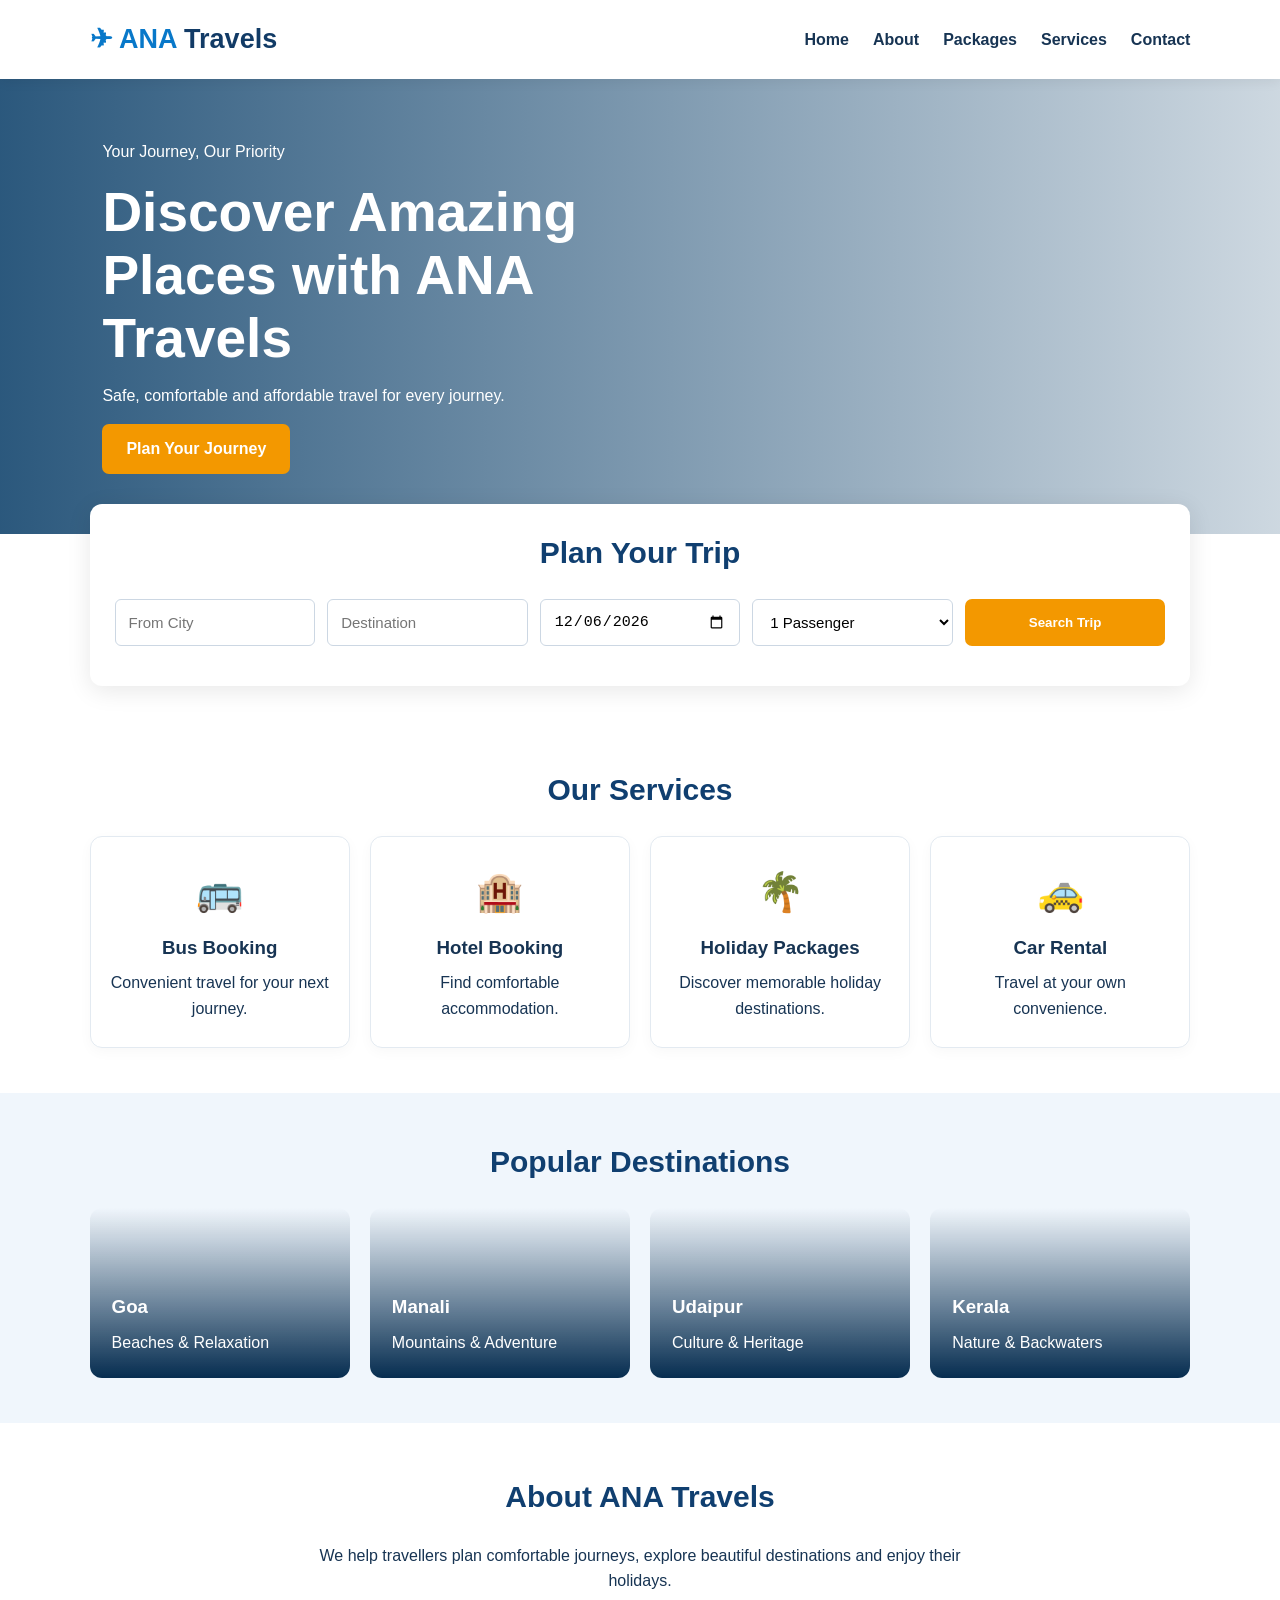
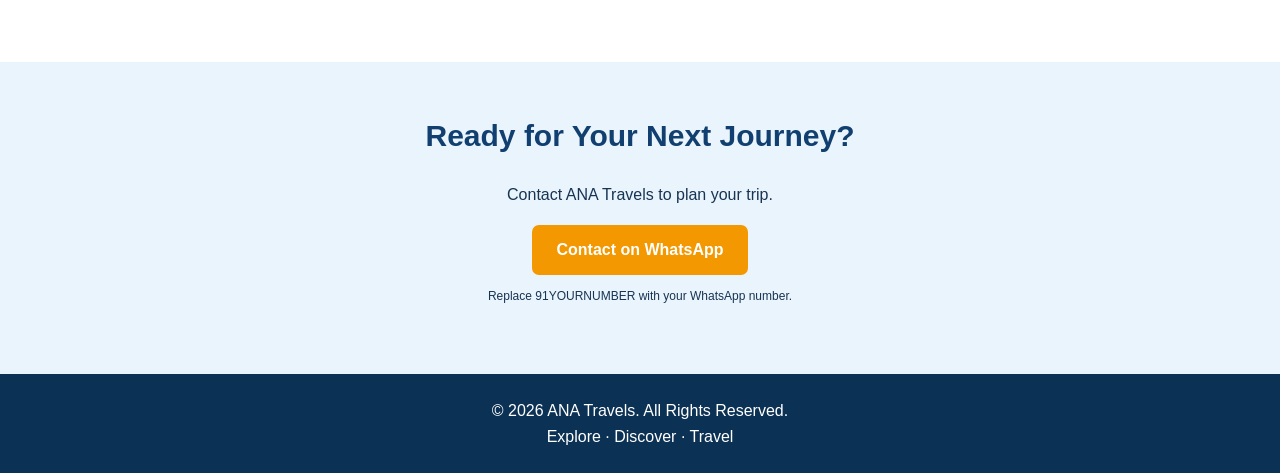
==== index.html @ 76496ef7 "Add files via upload" ====
<!DOCTYPE html>
<html lang="en">
<head>
  <meta charset="UTF-8">
  <meta name="viewport" content="width=device-width, initial-scale=1.0">
  <title>ANA Travels | Explore Discover Travel</title>
  <link rel="stylesheet" href="style.css">
</head>
<body>

<header class="header">
  <a href="#" class="logo">✈ ANA <span>Travels</span></a>
  <nav id="nav">
    <a href="#home">Home</a>
    <a href="#about">About</a>
    <a href="#packages">Packages</a>
    <a href="#services">Services</a>
    <a href="#contact">Contact</a>
  </nav>
  <button class="menu-btn" onclick="toggleMenu()">☰</button>
</header>

<section class="hero" id="home">
  <div class="hero-content">
    <p>Your Journey, Our Priority</p>
    <h1>Discover Amazing Places with ANA Travels</h1>
    <p>Safe, comfortable and affordable travel for every journey.</p>
    <a class="btn" href="#booking">Plan Your Journey</a>
  </div>
</section>

<section class="booking" id="booking">
  <h2>Plan Your Trip</h2>
  <form id="travelForm">
    <input id="from" placeholder="From City" required>
    <input id="to" placeholder="Destination" required>
    <input id="date" type="date" required>
    <select id="passengers">
      <option value="1">1 Passenger</option>
      <option value="2">2 Passengers</option>
      <option value="3">3 Passengers</option>
      <option value="4">4 Passengers</option>
      <option value="5+">5+ Passengers</option>
    </select>
    <button class="btn" type="submit">Search Trip</button>
  </form>
  <p id="result" role="status"></p>
</section>

<section class="services" id="services">
  <h2>Our Services</h2>
  <div class="cards">
    <article class="card">
      <div class="icon">🚌</div>
      <h3>Bus Booking</h3>
      <p>Convenient travel for your next journey.</p>
    </article>
    <article class="card">
      <div class="icon">🏨</div>
      <h3>Hotel Booking</h3>
      <p>Find comfortable accommodation.</p>
    </article>
    <article class="card">
      <div class="icon">🌴</div>
      <h3>Holiday Packages</h3>
      <p>Discover memorable holiday destinations.</p>
    </article>
    <article class="card">
      <div class="icon">🚕</div>
      <h3>Car Rental</h3>
      <p>Travel at your own convenience.</p>
    </article>
  </div>
</section>

<section class="destinations" id="packages">
  <h2>Popular Destinations</h2>
  <div class="cards">
    <article class="destination">
      <h3>Goa</h3>
      <p>Beaches & Relaxation</p>
    </article>
    <article class="destination">
      <h3>Manali</h3>
      <p>Mountains & Adventure</p>
    </article>
    <article class="destination">
      <h3>Udaipur</h3>
      <p>Culture & Heritage</p>
    </article>
    <article class="destination">
      <h3>Kerala</h3>
      <p>Nature & Backwaters</p>
    </article>
  </div>
</section>

<section class="about" id="about">
  <h2>About ANA Travels</h2>
  <p>We help travellers plan comfortable journeys,
     explore beautiful destinations and enjoy their holidays.</p>
</section>

<section class="contact" id="contact">
  <h2>Ready for Your Next Journey?</h2>
  <p>Contact ANA Travels to plan your trip.</p>
  <a class="btn" href="https://wa.me/91YOURNUMBER">
    Contact on WhatsApp
  </a>
  <p class="small">Replace 91YOURNUMBER with your WhatsApp number.</p>
</section>

<footer>
  <p>© <span id="year"></span> ANA Travels. All Rights Reserved.</p>
  <p>Explore · Discover · Travel</p>
</footer>

<script src="script.js"></script>
</body>
</html>
---- style.css ----
* {
  margin: 0;
  padding: 0;
  box-sizing: border-box;
}

html {
  scroll-behavior: smooth;
}

body {
  font-family: Arial, sans-serif;
  color: #173453;
  line-height: 1.6;
}

.header {
  display: flex;
  justify-content: space-between;
  align-items: center;
  padding: 18px 7%;
  background: white;
  box-shadow: 0 2px 12px #00000012;
  position: sticky;
  top: 0;
  z-index: 10;
}

.logo {
  font-size: 27px;
  font-weight: bold;
  color: #0878c9;
  text-decoration: none;
}

.logo span {
  color: #123b66;
}

nav {
  display: flex;
  gap: 24px;
}

nav a {
  text-decoration: none;
  color: #173453;
  font-weight: bold;
}

nav a:hover {
  color: #f39800;
}

.menu-btn {
  display: none;
  padding: 6px 10px;
  font-size: 22px;
  background: white;
  border: 0;
  cursor: pointer;
}

.hero {
  min-height: 420px;
  display: flex;
  align-items: center;
  padding: 60px 8%;
  color: white;
  background:
    linear-gradient(90deg, #063b66d9, #063b6633),
    url("https://images.unsplash.com/photo-1464822759023-fed622ff2c3b?auto=format&fit=crop&w=1800&q=85")
    center/cover;
}

.hero-content {
  max-width: 620px;
}

.hero h1 {
  font-size: clamp(34px, 5vw, 55px);
  line-height: 1.15;
  margin: 12px 0;
}

.hero-content p {
  margin-bottom: 16px;
}

.btn {
  display: inline-block;
  background: #f39800;
  color: white;
  padding: 12px 24px;
  border: none;
  border-radius: 7px;
  text-decoration: none;
  font-weight: bold;
  cursor: pointer;
}

.btn:hover {
  background: #dc8100;
}

.booking {
  margin: -30px auto 35px;
  position: relative;
  width: 86%;
  background: white;
  padding: 25px;
  border-radius: 12px;
  box-shadow: 0 5px 25px #00000018;
}

h2 {
  text-align: center;
  margin-bottom: 22px;
  color: #103f70;
  font-size: 30px;
}

#travelForm {
  display: grid;
  grid-template-columns: repeat(5, minmax(0, 1fr));
  gap: 12px;
}

input, select {
  width: 100%;
  min-width: 0;
  padding: 13px;
  border: 1px solid #ccd7e3;
  border-radius: 6px;
  font-size: 15px;
  background: white;
}

#result {
  margin-top: 15px;
  text-align: center;
  color: #0878c9;
}

.services, .destinations {
  padding: 45px 7%;
}

.cards {
  display: grid;
  grid-template-columns: repeat(4, minmax(0, 1fr));
  gap: 20px;
}

.card {
  padding: 25px 18px;
  text-align: center;
  border: 1px solid #e3eaf1;
  border-radius: 12px;
  box-shadow: 0 4px 14px #00000008;
}

.icon {
  font-size: 38px;
  margin-bottom: 10px;
}

.card h3, .destination h3 {
  margin-bottom: 8px;
}

.destinations {
  background: #f0f6fc;
}

.destination {
  min-height: 170px;
  padding: 22px;
  display: flex;
  flex-direction: column;
  justify-content: flex-end;
  color: white;
  border-radius: 12px;
  background: linear-gradient(transparent, #062d50),
    url("https://images.unsplash.com/photo-1501785888041-af3ef285b470?auto=format&fit=crop&w=700&q=80")
    center/cover;
}

.destination:nth-child(2) {
  background-position: 70% center;
}

.destination:nth-child(3) {
  background-image: linear-gradient(transparent, #062d50),
    url("https://images.unsplash.com/photo-1512343879784-a960bf40e7f2?auto=format&fit=crop&w=700&q=80");
}

.destination:nth-child(4) {
  background-position: right center;
}

.about, .contact {
  padding: 50px 8%;
  text-align: center;
}

.about p, .contact p {
  max-width: 700px;
  margin: 0 auto 18px;
}

.contact {
  background: #eaf4fc;
}

.small {
  font-size: 12px;
  margin-top: 12px !important;
}

footer {
  background: #0b3154;
  color: white;
  padding: 24px;
  text-align: center;
}

@media (max-width: 900px) {
  #travelForm {
    grid-template-columns: repeat(2, minmax(0, 1fr));
  }

  .cards {
    grid-template-columns: repeat(2, minmax(0, 1fr));
  }
}

@media (max-width: 600px) {
  .header {
    padding: 14px 5%;
  }

  .logo {
    font-size: 22px;
  }

  .menu-btn {
    display: block;
  }

  nav {
    display: none;
    position: absolute;
    top: 100%;
    left: 0;
    width: 100%;
    background: white;
    padding: 20px;
    flex-direction: column;
    gap: 15px;
  }

  nav.open {
    display: flex;
  }

  .hero {
    min-height: 390px;
    padding: 40px 6%;
  }

  .booking {
    width: 92%;
    padding: 18px;
  }

  #travelForm, .cards {
    grid-template-columns: 1fr;
  }

  h2 {
    font-size: 25px;
  }
}
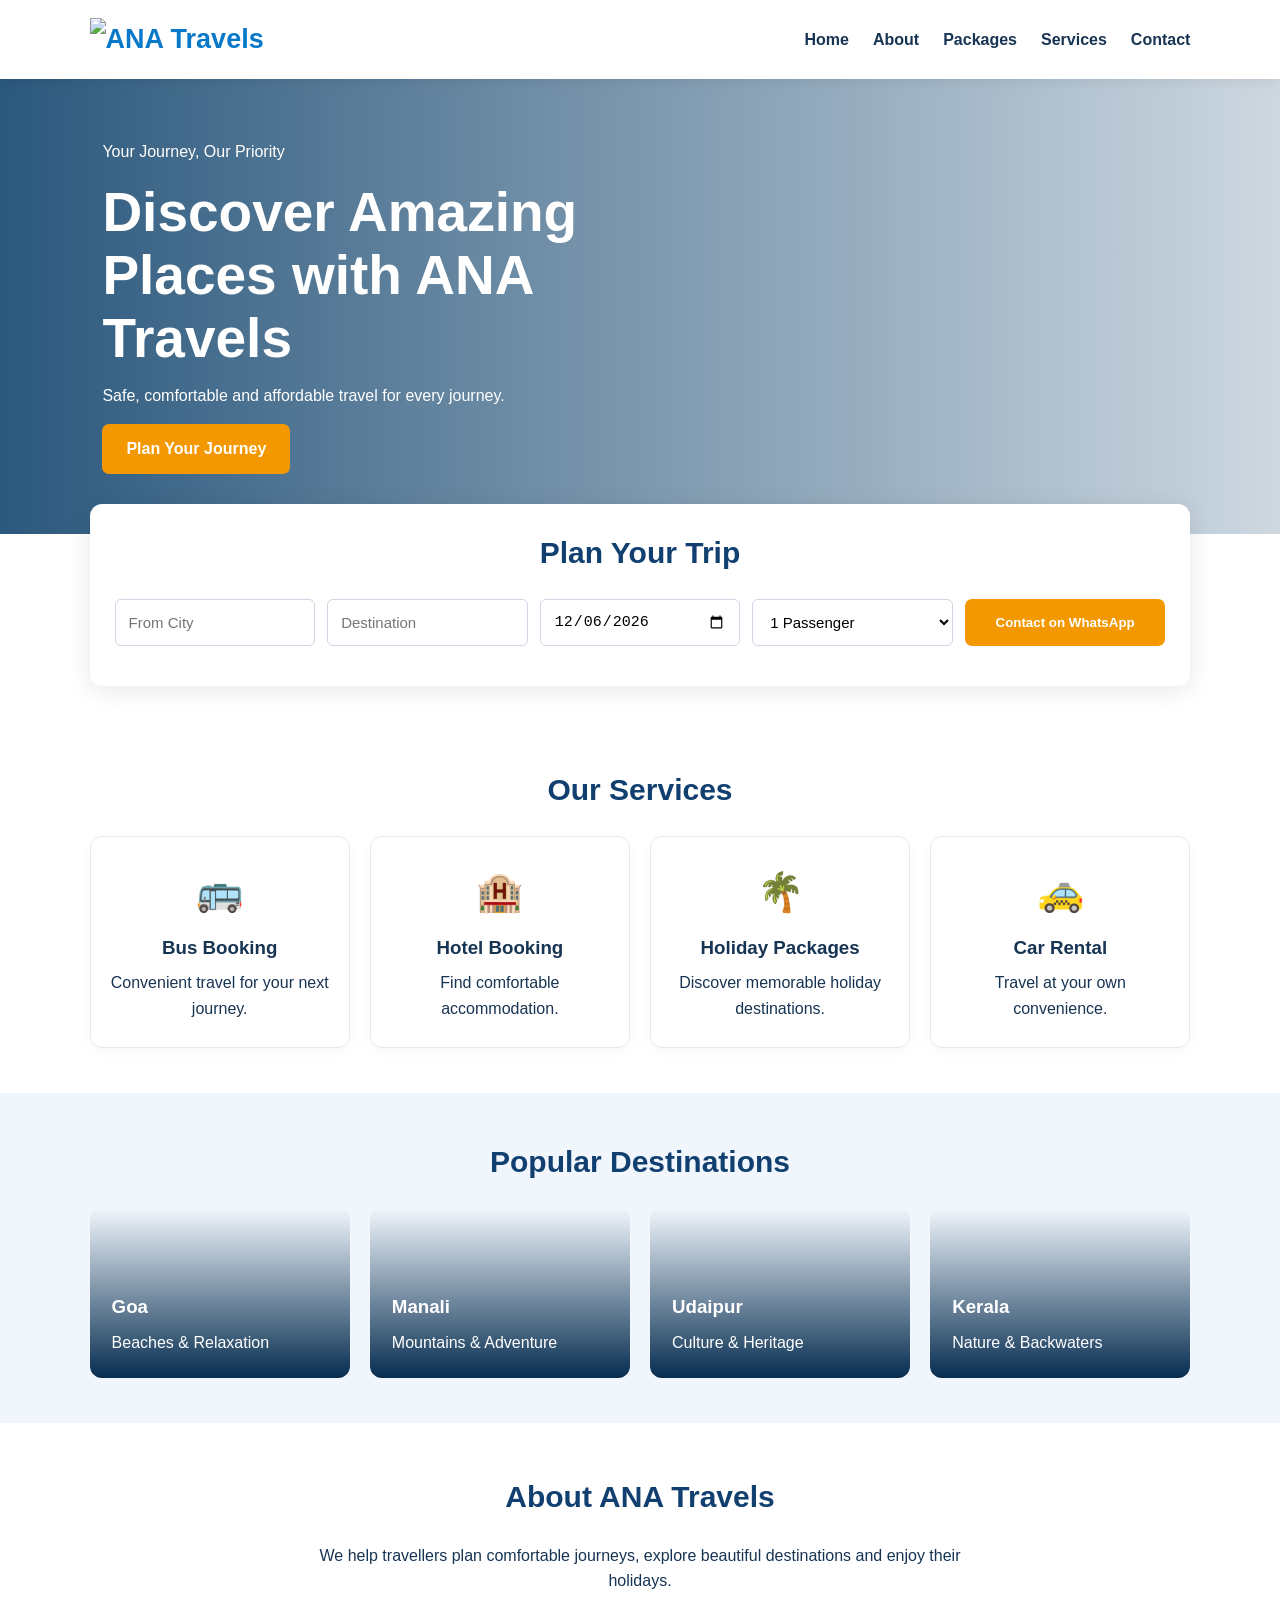
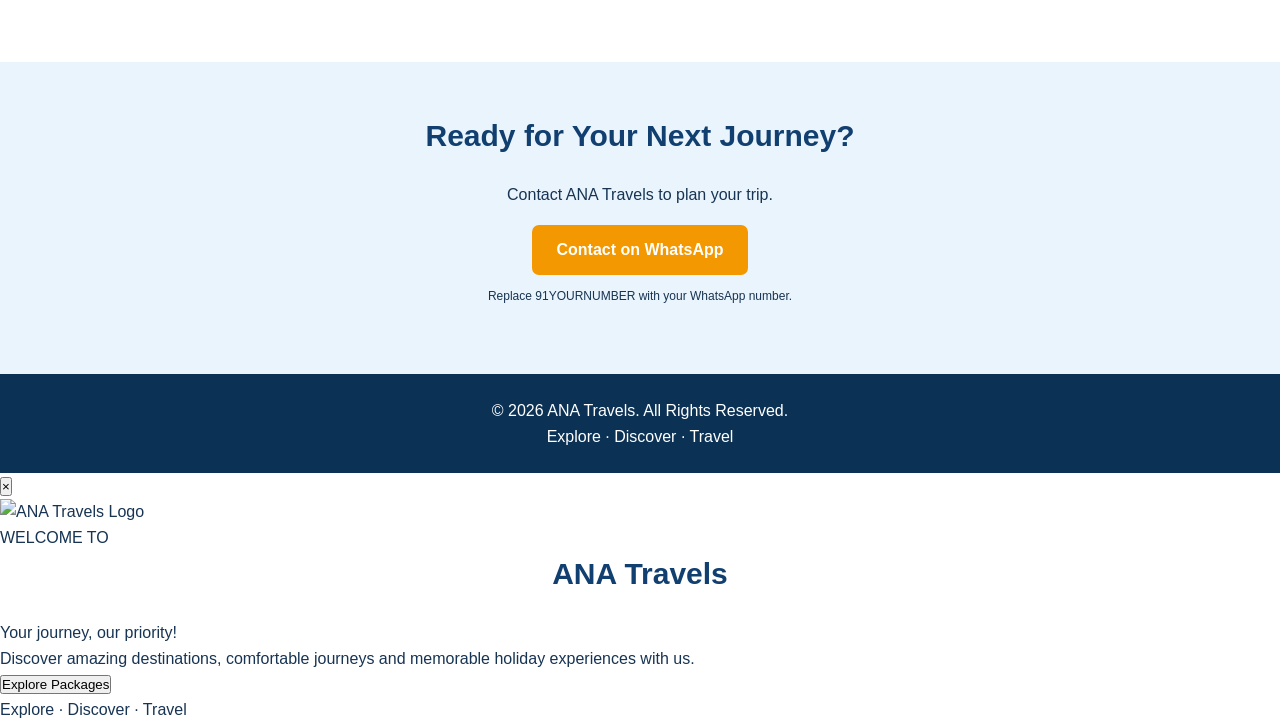
==== commit 2447b889: "Update index.html" ====
--- a/index.html
+++ b/index.html
@@ -10,7 +10,9 @@
 <body>
 
 <header class="header">
-  <a href="#" class="logo">✈ ANA <span>Travels</span></a>
+  <a href="#home" class="logo">
+  <img src="ana-travels-logo.png" alt="ANA Travels">
+</a>
   <nav id="nav">
     <a href="#home">Home</a>
     <a href="#about">About</a>
@@ -32,20 +34,27 @@
 
 <section class="booking" id="booking">
   <h2>Plan Your Trip</h2>
-  <form id="travelForm">
-    <input id="from" placeholder="From City" required>
-    <input id="to" placeholder="Destination" required>
-    <input id="date" type="date" required>
-    <select id="passengers">
-      <option value="1">1 Passenger</option>
-      <option value="2">2 Passengers</option>
-      <option value="3">3 Passengers</option>
-      <option value="4">4 Passengers</option>
-      <option value="5+">5+ Passengers</option>
-    </select>
-    <button class="btn" type="submit">Search Trip</button>
-  </form>
-  <p id="result" role="status"></p>
+  
+<form id="travelForm">
+  <input id="from" placeholder="From City" required>
+  <input id="to" placeholder="Destination" required>
+  <input id="date" type="date" required>
+
+  <select id="passengers">
+    <option value="1">1 Passenger</option>
+    <option value="2">2 Passengers</option>
+    <option value="3">3 Passengers</option>
+    <option value="4">4 Passengers</option>
+    <option value="5+">5+ Passengers</option>
+  </select>
+
+  <button class="btn" type="submit">
+    Contact on WhatsApp
+  </button>
+</form>
+
+<p id="result" role="status"></p>
+
 </section>
 
 <section class="services" id="services">
@@ -116,6 +125,43 @@
   <p>Explore · Discover · Travel</p>
 </footer>
 
+
+
+<!-- ANA Travels Welcome Popup -->
+<div id="welcomePopup" class="welcome-overlay">
+  <div class="welcome-box" role="dialog"
+       aria-modal="true" aria-labelledby="welcomeTitle">
+
+    <button id="closeWelcome" class="welcome-close"
+            aria-label="Close welcome popup">&times;</button>
+
+    <div class="welcome-icon">
+  	<img src="ana-travels-logo.png" alt="ANA Travels Logo">
+	</div>
+
+    <p class="welcome-small">WELCOME TO</p>
+
+    <h2 id="welcomeTitle">ANA Travels</h2>
+
+    <p class="welcome-message">
+      Your journey, our priority!
+    </p>
+
+    <p class="welcome-description">
+      Discover amazing destinations, comfortable journeys
+      and memorable holiday experiences with us.
+    </p>
+
+    <button id="exploreWelcome" class="welcome-button">
+      Explore Packages
+    </button>
+
+    <p class="welcome-footer">Explore · Discover · Travel</p>
+  </div>
+</div>
+
+
+
 <script src="script.js"></script>
 </body>
 </html>
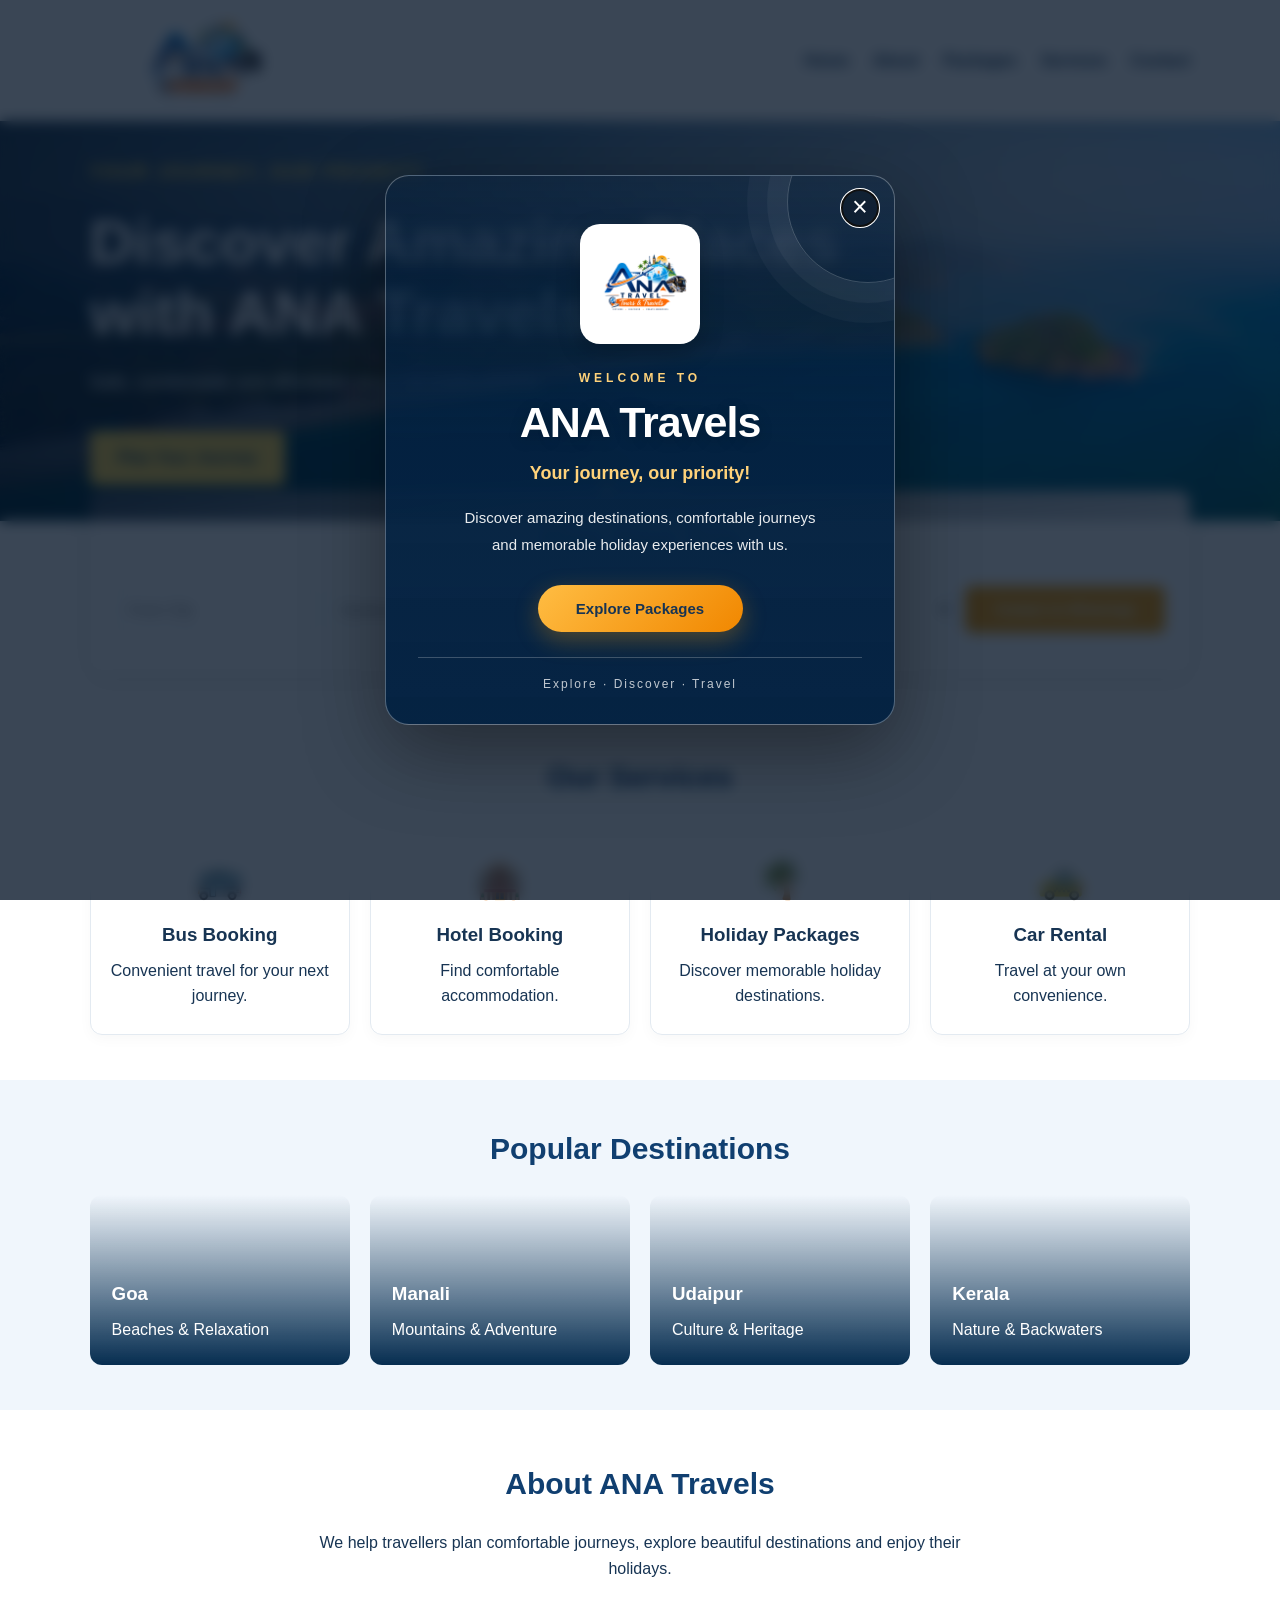
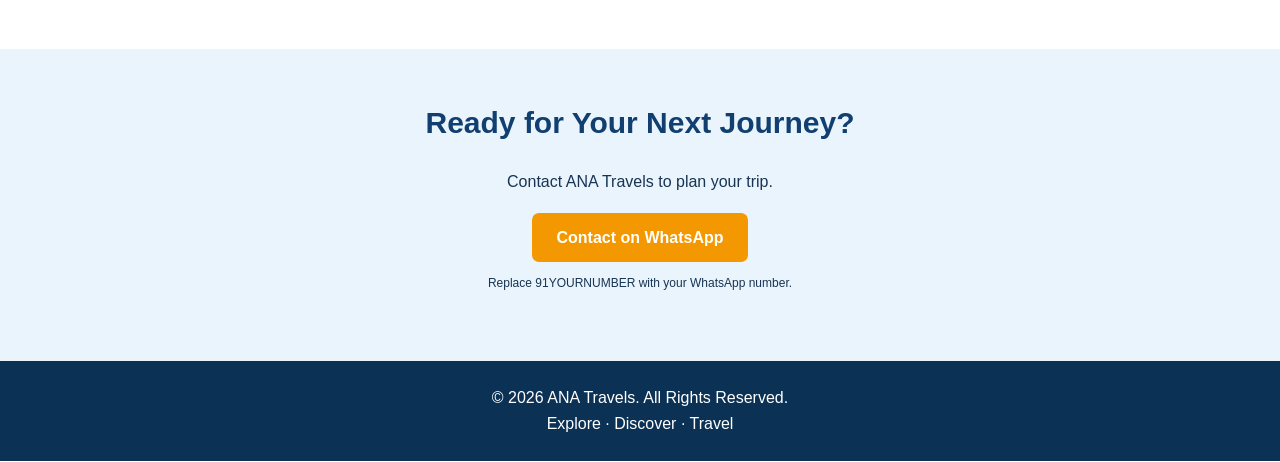
==== commit a86aa9ee: "Add files via upload" ====
--- a/index.html
+++ b/index.html
@@ -23,14 +23,48 @@
   <button class="menu-btn" onclick="toggleMenu()">☰</button>
 </header>
 
+
 <section class="hero" id="home">
+
+  <!-- Background Image Slides -->
+  <div class="hero-slides">
+    <div class="hero-slide active"
+         style="background-image: url('images/goa.jpg');"></div>
+
+    <div class="hero-slide"
+         style="background-image: url('images/manali.jpg');"></div>
+
+    <div class="hero-slide"
+         style="background-image: url('images/kerala.jpg');"></div>
+
+    <div class="hero-slide"
+         style="background-image: url('images/udaipur.jpg');"></div>
+  </div>
+
+  <!-- Dark overlay -->
+  <div class="hero-overlay"></div>
+
+  <!-- Text on top of slides -->
   <div class="hero-content">
     <p>Your Journey, Our Priority</p>
+
     <h1>Discover Amazing Places with ANA Travels</h1>
+
     <p>Safe, comfortable and affordable travel for every journey.</p>
+
     <a class="btn" href="#booking">Plan Your Journey</a>
   </div>
-</section>
+
+  <!-- Slide indicators -->
+  <div class="hero-dots">
+    <button class="hero-dot active" aria-label="Slide 1"></button>
+    <button class="hero-dot" aria-label="Slide 2"></button>
+    <button class="hero-dot" aria-label="Slide 3"></button>
+    <button class="hero-dot" aria-label="Slide 4"></button>
+  </div>
+
+</section>
+
 
 <section class="booking" id="booking">
   <h2>Plan Your Trip</h2>
--- a/style.css
+++ b/style.css
@@ -63,7 +63,7 @@
 }
 
 .hero {
-  min-height: 420px;
+  min-height: 100px;
   display: flex;
   align-items: center;
   padding: 60px 8%;
@@ -283,3 +283,496 @@
     font-size: 25px;
   }
 }
+
+
+/* ANA Travels Welcome Popup */
+
+/* ===== ANA TRAVELS PREMIUM WELCOME POPUP ===== */
+
+.welcome-overlay {
+  position: fixed;
+  inset: 0;
+  display: none;
+  align-items: center;
+  justify-content: center;
+  padding: 18px;
+  background: rgba(3, 19, 38, 0.78);
+  backdrop-filter: blur(7px);
+  -webkit-backdrop-filter: blur(7px);
+  z-index: 99999;
+}
+
+.welcome-overlay.show {
+  display: flex;
+  animation: anaFadeIn 0.35s ease;
+}
+
+.welcome-box {
+  position: relative;
+  isolation: isolate;
+  overflow: hidden;
+  width: 100%;
+  max-width: 510px;
+  padding: 48px 32px 30px;
+  border: 1px solid rgba(255,255,255,0.3);
+  border-radius: 24px;
+  text-align: center;
+  color: #ffffff;
+  background:
+    linear-gradient(
+      180deg,
+      rgba(4, 35, 67, 0.30) 0%,
+      rgba(4, 35, 67, 0.88) 48%,
+      rgba(4, 35, 67, 0.98) 100%
+    ),
+    url("https://images.unsplash.com/photo-1464822759023-fed622ff2c3b?auto=format&fit=crop&w=1000&q=85")
+    center / cover no-repeat;
+  box-shadow: 0 25px 80px rgba(0,0,0,0.4);
+  animation: anaPopupIn 0.45s cubic-bezier(.2,.8,.2,1);
+}
+
+.welcome-box::before {
+  content: "";
+  position: absolute;
+  top: -55px;
+  right: -55px;
+  width: 160px;
+  height: 160px;
+  border: 1px solid rgba(255,255,255,0.20);
+  border-radius: 50%;
+  box-shadow: 0 0 0 20px rgba(255,255,255,0.04),
+              0 0 0 40px rgba(255,255,255,0.03);
+  pointer-events: none;
+  z-index: -1;
+}
+
+.welcome-close {
+  position: absolute;
+  top: 13px;
+  right: 15px;
+  display: flex;
+  align-items: center;
+  justify-content: center;
+  width: 38px;
+  height: 38px;
+  border: 1px solid rgba(255,255,255,0.45);
+  border-radius: 50%;
+  background: rgba(0,0,0,0.25);
+  color: white;
+  font-size: 27px;
+  line-height: 1;
+  cursor: pointer;
+  transition: 0.25s ease;
+}
+
+.welcome-close:hover {
+  background: #f39800;
+  border-color: #f39800;
+  transform: rotate(90deg);
+}
+
+.welcome-icon {
+  display: inline-flex;
+  align-items: center;
+  justify-content: center;
+  width: 76px;
+  height: 76px;
+  margin: 0 auto 20px;
+  border: 1px solid rgba(255,255,255,0.55);
+  border-radius: 50%;
+  background: rgba(255,255,255,0.15);
+  box-shadow: 0 8px 25px rgba(0,0,0,0.15);
+  font-size: 39px;
+}
+
+.welcome-small {
+  display: inline-block;
+  margin-bottom: 10px;
+  color: #ffd27a;
+  font-size: 12px;
+  font-weight: 700;
+  letter-spacing: 4px;
+}
+
+.welcome-box h2 {
+  margin: 0 0 12px;
+  color: #ffffff;
+  font-size: clamp(32px, 7vw, 43px);
+  line-height: 1.15;
+  font-weight: 800;
+  letter-spacing: -1px;
+  text-shadow: 0 3px 15px rgba(0,0,0,0.2);
+}
+
+.welcome-message {
+  margin: 0 0 16px;
+  color: #ffd27a;
+  font-size: 18px;
+  font-weight: 700;
+}
+
+.welcome-description {
+  max-width: 365px;
+  margin: 0 auto 27px;
+  color: rgba(255,255,255,0.91);
+  font-size: 15px;
+  line-height: 1.8;
+}
+
+.welcome-button {
+  display: inline-block;
+  min-width: 205px;
+  padding: 15px 25px;
+  border: none;
+  border-radius: 50px;
+  background: linear-gradient(135deg, #ffbd43, #f18700);
+  color: #173453;
+  font-size: 15px;
+  font-weight: 800;
+  box-shadow: 0 8px 24px rgba(243,152,0,0.30);
+  cursor: pointer;
+  transition: transform 0.25s ease, box-shadow 0.25s ease;
+}
+
+.welcome-button:hover {
+  transform: translateY(-3px);
+  box-shadow: 0 12px 30px rgba(243,152,0,0.42);
+}
+
+.welcome-footer {
+  margin: 25px 0 0;
+  padding-top: 17px;
+  border-top: 1px solid rgba(255,255,255,0.22);
+  color: rgba(255,255,255,0.75);
+  font-size: 12px;
+  letter-spacing: 2px;
+}
+
+@keyframes anaFadeIn {
+  from { opacity: 0; }
+  to { opacity: 1; }
+}
+
+@keyframes anaPopupIn {
+  from {
+    opacity: 0;
+    transform: translateY(24px) scale(0.94);
+  }
+  to {
+    opacity: 1;
+    transform: translateY(0) scale(1);
+  }
+}
+
+@media (max-width: 480px) {
+  .welcome-overlay {
+    padding: 14px;
+  }
+
+  .welcome-box {
+    padding: 43px 22px 25px;
+    border-radius: 20px;
+  }
+
+  .welcome-icon {
+    width: 65px;
+    height: 65px;
+    font-size: 33px;
+    margin-bottom: 16px;
+  }
+
+  .welcome-message {
+    font-size: 16px;
+  }
+
+  .welcome-description {
+    font-size: 14px;
+  }
+
+  .welcome-button {
+    width: 100%;
+  }
+
+  .welcome-footer {
+    letter-spacing: 1px;
+  }
+}
+
+@media (prefers-reduced-motion: reduce) {
+  .welcome-overlay.show,
+  .welcome-box {
+    animation: none;
+  }
+
+  .welcome-close,
+  .welcome-button {
+    transition: none;
+  }
+}
+
+/* ANA Travels logo inside welcome popup */
+.welcome-icon {
+  width: 120px;
+  height: 120px;
+  margin: 0 auto 20px;
+  display: flex;
+  align-items: center;
+  justify-content: center;
+  background: #ffffff;
+  border-radius: 20px;
+  padding: 12px;
+  box-shadow: 0 8px 25px rgba(0, 0, 0, 0.2);
+}
+
+.welcome-icon img {
+  display: block;
+  width: 100%;
+  height: 100%;
+  object-fit: contain;
+}
+
+@media (max-width: 480px) {
+  .welcome-icon {
+    width: 95px;
+    height: 95px;
+  }
+}
+
+
+.header .logo img {
+  display: block;
+  width: 170px;
+  max-height: 65px;
+  object-fit: contain;
+}
+
+@media (max-width: 600px) {
+  .header .logo img {
+    width: 135px;
+    max-height: 52px;
+  }
+}
+
+
+/* HERO BACKGROUND IMAGE SLIDER */
+.hero {
+  position: relative;
+  min-height: 580px;
+  display: flex;
+  align-items: center;
+  overflow: hidden;
+  color: #fff;
+  background: #12344a;
+}
+
+.hero-slides {
+  position: absolute;
+  inset: 0;
+  z-index: 0;
+}
+
+.hero-slide {
+  position: absolute;
+  inset: 0;
+  background-size: cover;
+  background-position: center;
+  opacity: 0;
+  transform: scale(1);
+  transition: opacity 1.2s ease, transform 6s ease;
+}
+
+.hero-slide.active {
+  opacity: 1;
+  transform: scale(1.08);
+}
+
+.hero-overlay {
+  position: absolute;
+  inset: 0;
+  z-index: 1;
+  background: linear-gradient(
+    90deg,
+    rgba(3, 24, 42, 0.82),
+    rgba(3, 24, 42, 0.42),
+    rgba(3, 24, 42, 0.15)
+  );
+}
+
+.hero-content {
+  position: relative;
+  z-index: 2;
+  width: min(1100px, 100%);
+  margin: 0 auto;
+  padding: 90px 30px;
+  text-align: left;
+}
+
+.hero-content p:first-child {
+  color: #ffd54f;
+  font-size: 18px;
+  font-weight: 700;
+  letter-spacing: 2px;
+  text-transform: uppercase;
+}
+
+.hero-content h1 {
+  max-width: 750px;
+  font-size: clamp(36px, 5vw, 62px);
+  line-height: 1.15;
+  margin: 18px 0;
+  color: #fff;
+}
+
+.hero-content p {
+  font-size: 18px;
+  line-height: 1.7;
+}
+
+.hero .btn {
+  display: inline-block;
+  margin-top: 18px;
+  padding: 14px 28px;
+  border-radius: 6px;
+  background: #ffd54f;
+  color: #12344a;
+  font-weight: 700;
+  text-decoration: none;
+  transition: 0.3s;
+}
+
+.hero .btn:hover {
+  background: #fff;
+  transform: translateY(-2px);
+}
+
+.hero-dots {
+  position: absolute;
+  z-index: 3;
+  bottom: 28px;
+  left: 50%;
+  transform: translateX(-50%);
+  display: flex;
+  gap: 10px;
+}
+
+.hero-dot {
+  width: 12px;
+  height: 12px;
+  padding: 0;
+  border: 2px solid #fff;
+  border-radius: 50%;
+  background: transparent;
+  cursor: pointer;
+}
+
+.hero-dot.active {
+  background: #ffd54f;
+  border-color: #ffd54f;
+  transform: scale(1.2);
+}
+
+@media (max-width: 600px) {
+  .hero {
+    min-height: 320px;
+  }
+
+  .hero-content {
+    padding: 65px 22px;
+  }
+
+  .hero-content h1 {
+    font-size: 36px;
+  }
+
+  .hero-content p {
+    font-size: 16px;
+  }
+}
+
+
+
+/* Compact ANA Travels background slider */
+.hero {
+  min-height: 0;
+  height: 400px;
+  padding: 0;
+}
+
+.hero-content {
+  padding: 35px 30px;
+}
+
+@media (max-width: 600px) {
+  .hero {
+    height: 320px;
+    min-height: 0;
+  }
+
+  .hero-content {
+    padding: 25px 22px;
+  }
+
+  .hero-content h1 {
+    font-size: 30px;
+  }
+
+  .hero-content p {
+    font-size: 14px;
+    margin-bottom: 10px;
+  }
+
+  .hero .btn {
+    margin-top: 8px;
+    padding: 10px 18px;
+  }
+}
+
+
+
+/* Align hero slider text to the left */
+.hero-content {
+  text-align: left;
+  margin-left: 0;
+  margin-right: auto;
+  width: 100%;
+  max-width: 1100px;
+  padding-left: 7%;
+  padding-right: 20px;
+}
+
+.hero-content h1 {
+  text-align: left;
+  margin-left: 0;
+}
+
+.hero-content p {
+  text-align: left;
+}
+
+.hero-content .btn {
+  display: inline-block;
+}
+
+@media (max-width: 600px) {
+  .hero-content {
+    padding-left: 22px;
+    padding-right: 22px;
+  }
+}
+
+
+
+/* Make ANA Travels header logo bigger */
+.header .logo img {
+  width: 220px;
+  max-height: 85px;
+  height: auto;
+  object-fit: contain;
+}
+
+@media (max-width: 600px) {
+  .header .logo img {
+    width: 165px;
+    max-height: 65px;
+  }
+}
